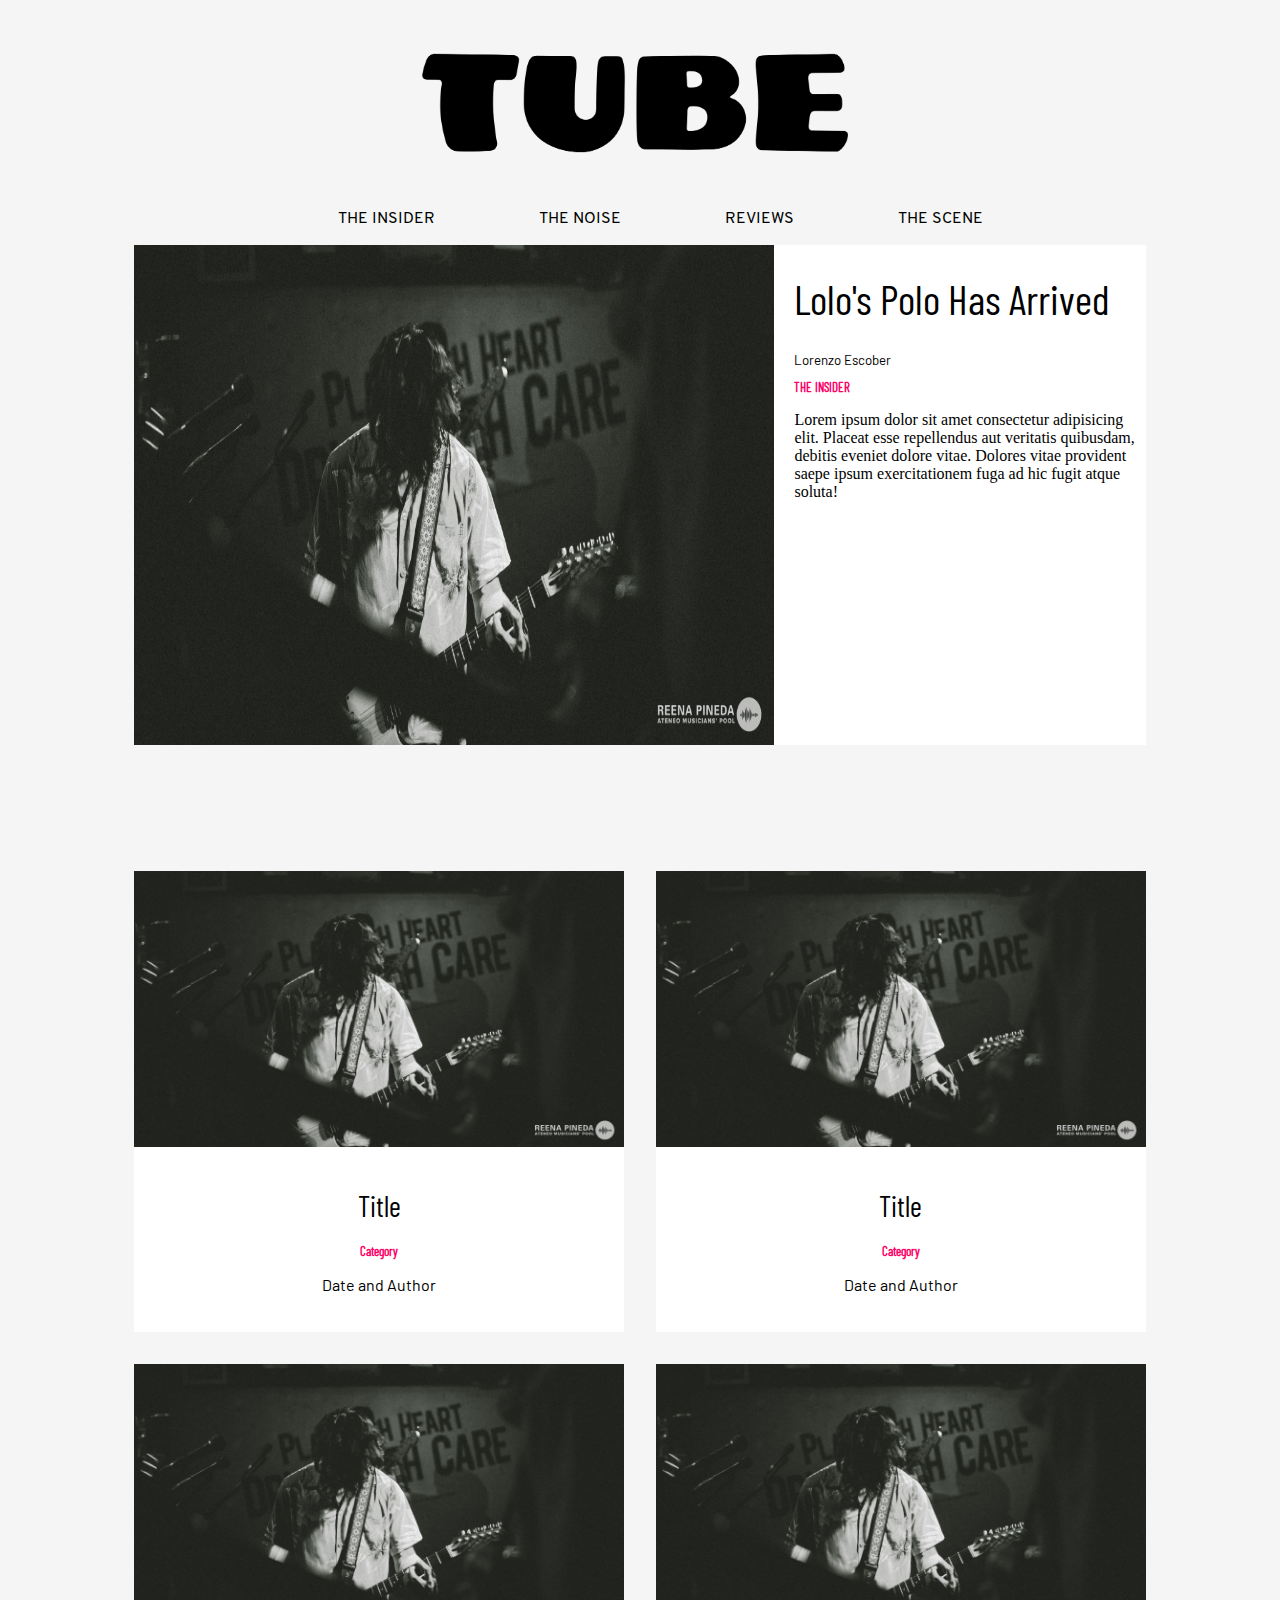
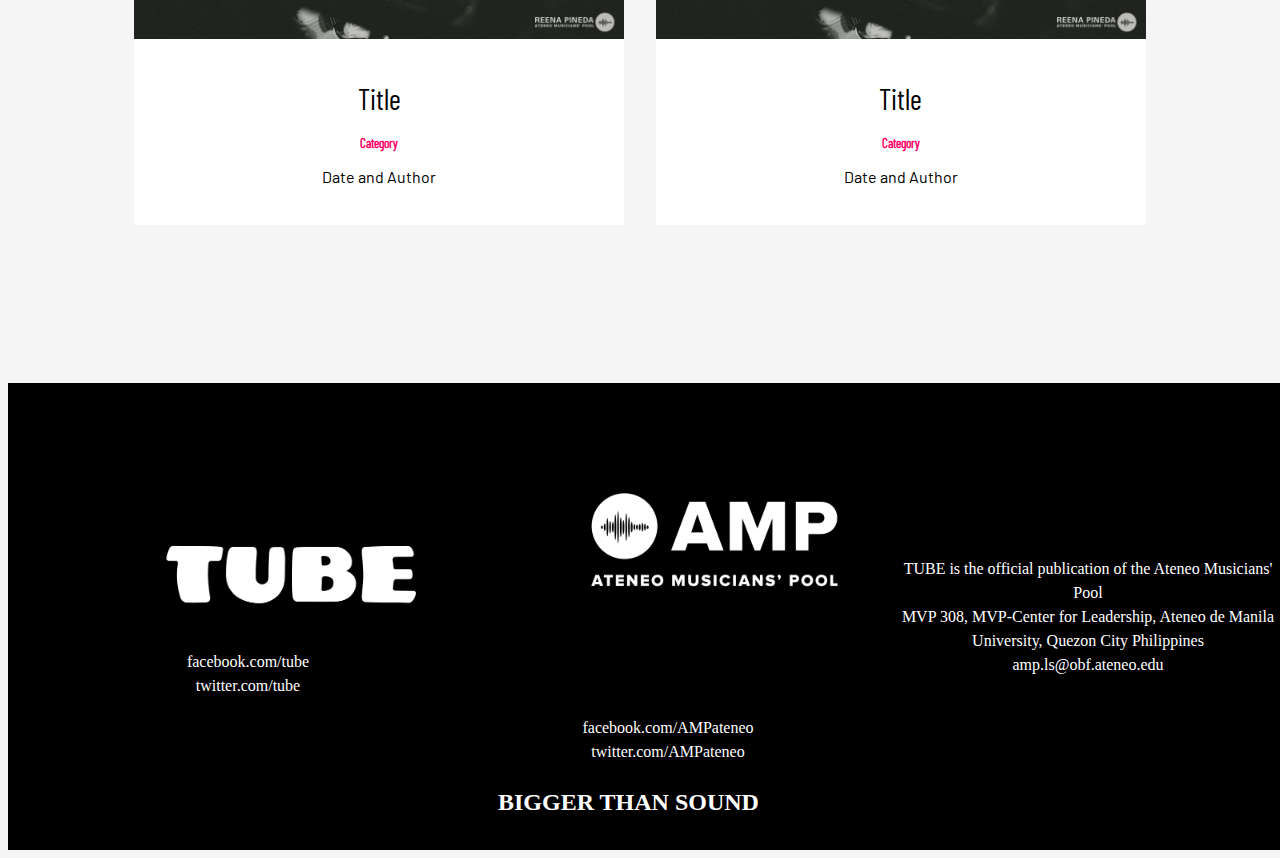
==== index.html @ 4fbd9b00 "Transferring files to github" ====
<!DOCTYPE html>
<html lang="en">

<head>
    <meta charset="UTF-8">
    <meta name="viewport" content="width=device-width, initial-scale=1.0">
    <title>TUBE</title>
    <link href="css/main.css" rel="stylesheet" type="text/css" />
    <script src="js/main.js"></script>
    <style>
        @font-face {
            font-family: "Barlow";
            src: url("fonts/Barlow/Barlow-Regular.ttf");
        }

        @font-face {
            font-family: "Barlow Condensed";
            src: url("fonts/Barlow_Condensed/BarlowCondensed-Regular.ttf");
        }

        @font-face {
            font-family: "Vollkorn";
            src: url("fonts/Vollkorn/Vollkorn-Regular.ttf");
        }

        @font-face {
            font-family: "Overpass";
            src: url("fonts/Overpass/Overpass-Regular.ttf");
        }

        @font-face {
            font-family: "Overpass Mono";
            src: url("fonts/Overpass_Mono/OverpassMono-Regular.ttf");
        }
    </style>
</head>

<body>
    <img src="img/tube-logo-black.png" class="headLogo" alt="TUBE Logo">
    <nav>
        <ul>
            <li><a href="theInsider.html">THE INSIDER</a></li>
            <li><a href="theNoise.html">THE NOISE</a></li>
            <li><a href="reviews.html">REVIEWS</a></li>
            <li><a href="theScene.html">THE SCENE</a></li>
        </ul>
    </nav>
    <div class="mainPost">
        <img src="img/placeholderPic.jpg" class="mainImage" alt="Main Image">
        <div class="mainDescription">
            <h1>Lolo's Polo Has Arrived</h1>
            <small>Lorenzo Escober</small>
            <h2>THE INSIDER</h2>
            <p>Lorem ipsum dolor sit amet consectetur adipisicing elit. Placeat esse repellendus aut veritatis
                quibusdam, debitis eveniet dolore vitae. Dolores vitae provident saepe ipsum exercitationem fuga ad hic
                fugit atque soluta!</p>
        </div>
    </div>

    <div class="articles">
        <div class="card">
            <img src="img/placeholderPic.jpg" class="articleImage" alt="Article Image">
            <div class="articleDescription">
                <h1>Title</h1>
                <h2>Category</h2>
                <p>Date and Author</p>
            </div>
        </div>
        <div class="card">
            <img src="img/placeholderPic.jpg" class="articleImage" alt="Article Image">
            <div class="articleDescription">
                <h1>Title</h1>
                <h2>Category</h2>
                <p>Date and Author</p>
            </div>
        </div>
        <div class="card">
            <img src="img/placeholderPic.jpg" class="articleImage" alt="Article Image">
            <div class="articleDescription">
                <h1>Title</h1>
                <h2>Category</h2>
                <p>Date and Author</p>
            </div>
        </div>
        <div class="card">
            <img src="img/placeholderPic.jpg" class="articleImage" alt="Article Image">
            <div class="articleDescription">
                <h1>Title</h1>
                <h2>Category</h2>
                <p>Date and Author</p>
            </div>
        </div>
    </div>

    <div class="footerMain">
        <footer>
            <section class="footerRow">
                <div class="footerColumn1">
                    <img src="img/tube-logo-white.png">
                    <ul>
                        <li><a href="#">facebook.com/tube</a></li>
                        <li><a href="#">twitter.com/tube</a></li>
                    </ul>
                </div>
                <div class="footerColumn2">
                    <img src="img/amp-logo.png">
                    <ul>
                        <li><a href="#">facebook.com/AMPateneo</a></li>
                        <li><a href="#">twitter.com/AMPateneo</a></li>
                    </ul>
                    <h2>BIGGER THAN SOUND</h2>
                </div>
                <div class="footerColumn3">
                    <ul>
                        <li>TUBE is the official publication of the Ateneo Musicians' Pool</li>
                        <li>MVP 308, MVP-Center for Leadership, Ateneo de Manila University, Quezon City Philippines
                        </li>
                        <li>amp.ls@obf.ateneo.edu</li>
                    </ul>
                </div>
            </section>
        </footer>
    </div>
</body>

</html>
---- css/main.css ----
* {
    box-sizing: border-box;
}

html {
    background-color: #F5F5F5;
}

.headLogo {
    display: block;
    margin: auto;
    justify-content: center;
    height: auto;
    max-width: 40vw;
}

nav ul {
    list-style-type: none;
    text-align: center;
    justify-content: center;
    padding-right: 100px;
}

nav ul li {
    display: inline-block;
    margin-left: 100px;
}

nav ul li a {
    text-decoration: none;
    font-family: "Overpass", sans-serif;
    color: #000000;
}

.mainPost {
    display: flex;
    justify-content: space-between;
    width: 80%;
    margin: auto;
}

.mainPost img {
    max-width: 50vw;
    height: 500px;
}

.mainPost .mainDescription {
    background-color: #ffffff;
}

.mainPost .mainDescription h1 {
    font-family: "Barlow Condensed", sans-serif;
    font-weight: normal;
    color: #000000;
    margin-left: 20px;
    font-size: calc(1em + 2vw);
}

.mainPost .mainDescription small {
    font-family: "Barlow", sans-serif;
    color: #000000;
    margin-left: 20px;
}

.mainPost .mainDescription h2 {
    font-family: "Barlow Condensed", sans-serif;
    color: #ff0068;
    font-size: small;
    margin-left: 20px;
}

.mainPost .mainDescription p {
    margin-left: 20px;
}

.articles {
    margin: auto;
    padding: 10%;
}

.card {
    background: white;
    margin-bottom: 2em;
}

.articles img {
    display: block;
    width: 100%;
    height: auto;
}

.articleDescription {
    background-color: #ffffff;
    padding: 1.4em;
}

.articleDescription h1 {
    font-family: "Barlow Condensed", sans-serif;
    font-weight: normal;
    color: #000000;
    font-size: calc(1em + 1vw);
    text-align: center;
}

.articleDescription p {
    font-family: "Barlow", sans-serif;
    color: #000000;
    text-align: center;
}

.articleDescription h2 {
    font-family: "Barlow Condensed", sans-serif;
    color: #ff0068;
    text-align: center;
    font-size: small;
}

footer .footerColumn1 ul {
    list-style: none;
}

footer .footerColumn2 ul {
    list-style: none;
}

footer .footerColumn3 ul {
    list-style: none;
}


footer img {
    width: 300px;
    margin-left: 22%;
}

footer {
    background-color: black;
    color: white;
    line-height: 1.5;
}

footer a {
    text-decoration: none;
    color: white;
    text-align: center;
}

footer li {
    text-align: center;
}

.footerMain {
    width: 100vw;
}

.footerColumn1 {
    margin: auto;
}

.footerColumn2 {
    margin: auto;
}

.footerColumn3 {
    margin: auto;
}

.footerRow {
    display: grid;
    grid-template-columns: 1fr 1fr 1fr;
    padding: 10px;
}

@media screen and (max-width: 1024px) {
    .mainPost {
        display: flex;
        flex-wrap: wrap;
        justify-content: space-between;
    }

    .mainPost img {
        max-width: 90vw;
        height: auto;
    }

    .mainPost {
        width: 90vw;
    }

    .card {
        flex: 0 1 calc(25% - 1em);
    }

    .articles {
        padding: 4%;
    }

    .articleDescription h1 {
        font-size: calc(1em + 2vw);
    }
}

@media screen and (min-width: 60em) {

    .articles {
        display: flex;
        flex-wrap: wrap;
        justify-content: space-between;
    }

    .card {
        flex: 0 1 calc(50% - 1em);
    }

}


/* Phone */
@media screen and (max-width: 480px) {
    .card {
        flex: 0 1 calc(25% - 1em);
    }
}

@media screen and (max-width: 1000px) {
    .footerRow {
        grid-template-columns: none;
        grid-template-rows: 1fr 1fr 1fr;
    }
}
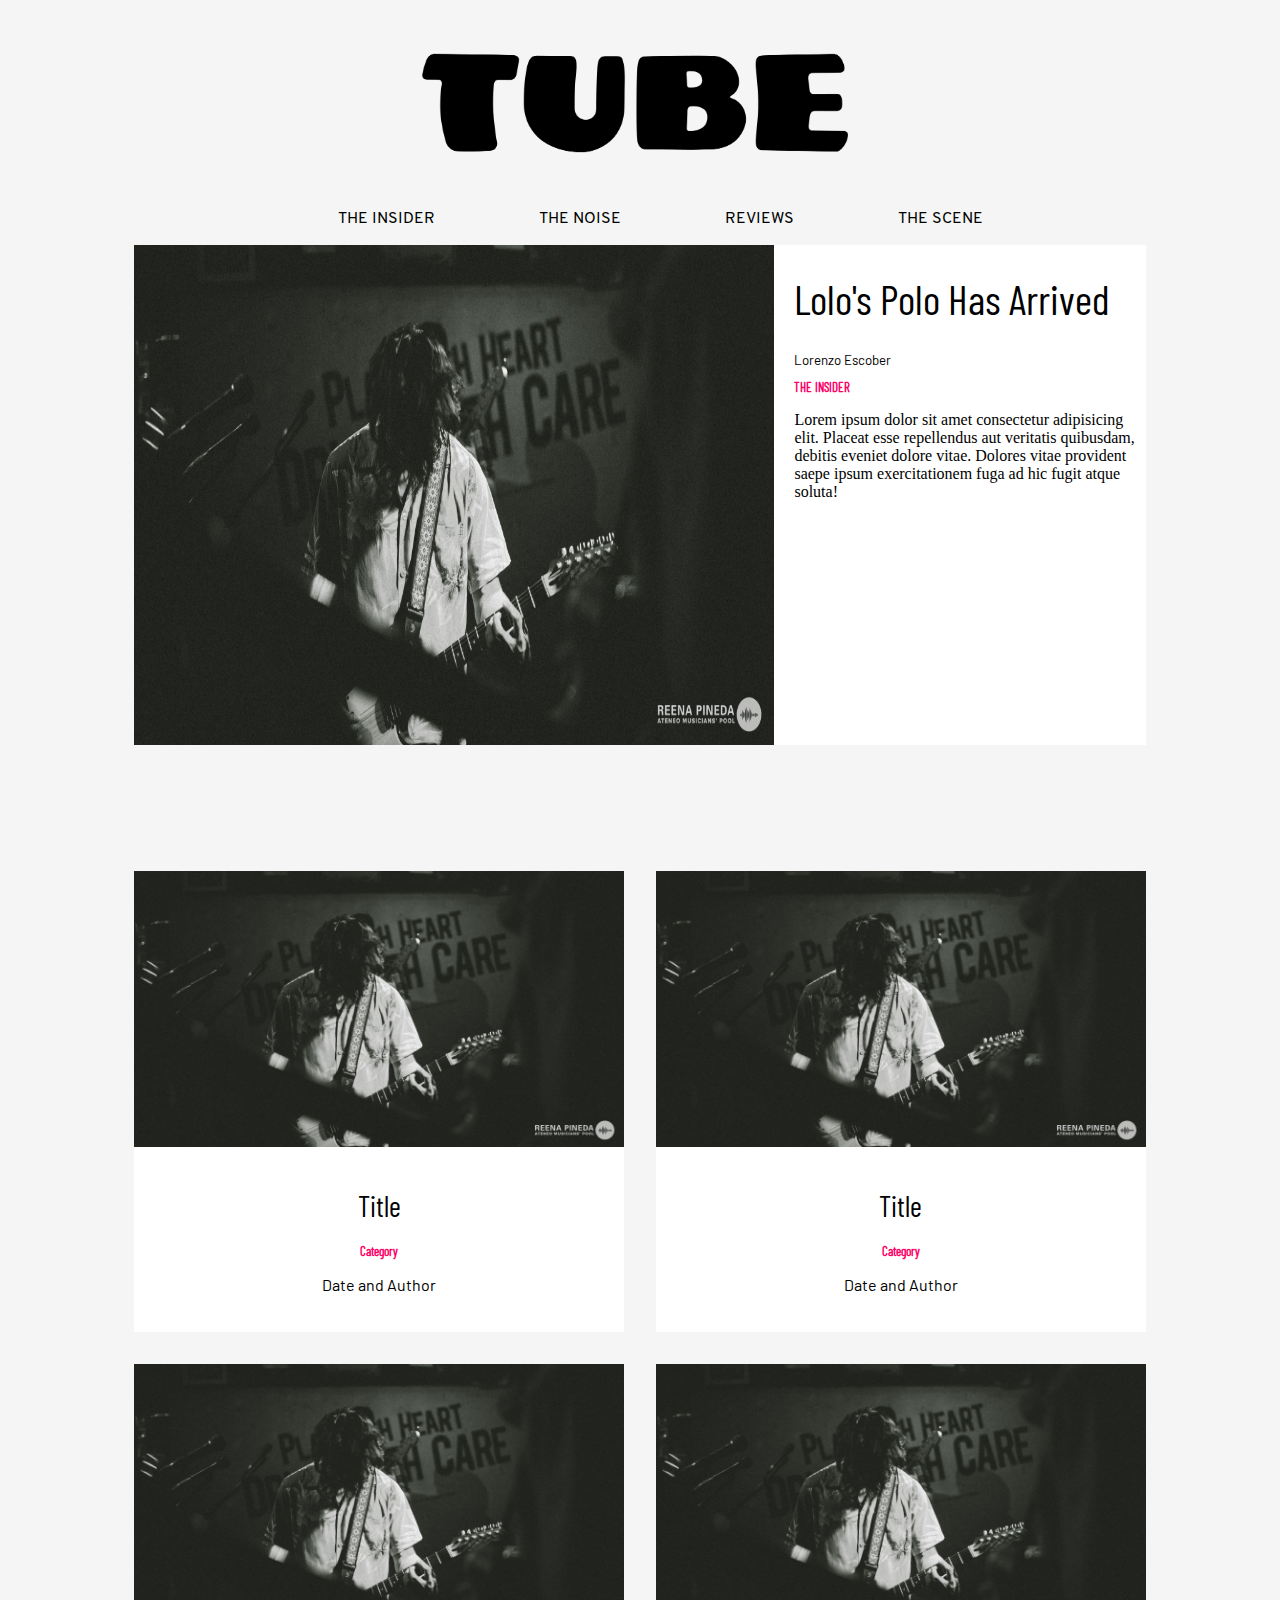
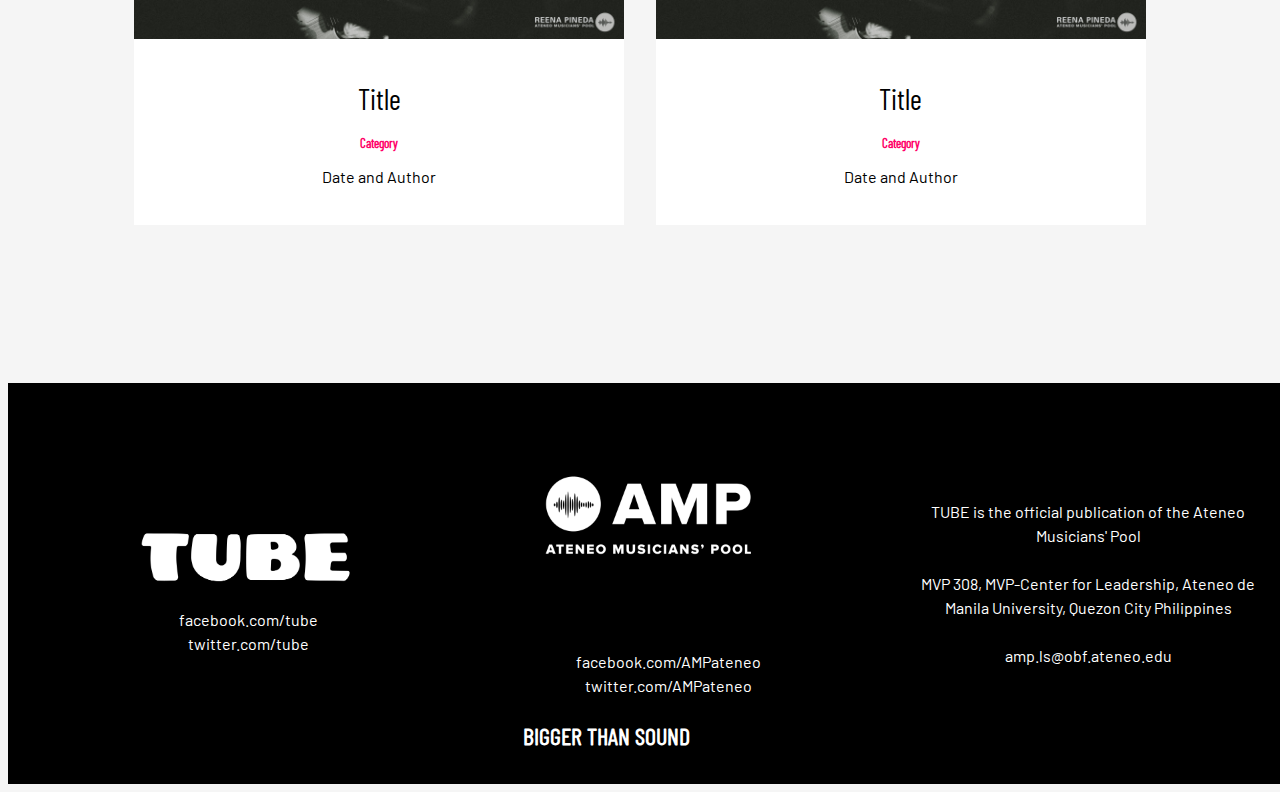
==== commit 3b65bb1e: "fixed the navbar to be responsive" ====
--- a/index.html
+++ b/index.html
@@ -112,9 +112,9 @@
                 </div>
                 <div class="footerColumn3">
                     <ul>
-                        <li>TUBE is the official publication of the Ateneo Musicians' Pool</li>
+                        <li>TUBE is the official publication of the Ateneo Musicians' Pool</li><br>
                         <li>MVP 308, MVP-Center for Leadership, Ateneo de Manila University, Quezon City Philippines
-                        </li>
+                        </li><br>
                         <li>amp.ls@obf.ateneo.edu</li>
                     </ul>
                 </div>
--- a/css/main.css
+++ b/css/main.css
@@ -115,24 +115,6 @@
     font-size: small;
 }
 
-footer .footerColumn1 ul {
-    list-style: none;
-}
-
-footer .footerColumn2 ul {
-    list-style: none;
-}
-
-footer .footerColumn3 ul {
-    list-style: none;
-}
-
-
-footer img {
-    width: 300px;
-    margin-left: 22%;
-}
-
 footer {
     background-color: black;
     color: white;
@@ -164,6 +146,50 @@
 .footerColumn3 {
     margin: auto;
 }
+
+footer .footerColumn1 ul {
+    list-style: none;
+}
+
+footer .footerColumn2 ul {
+    list-style: none;
+}
+
+footer .footerColumn3 ul {
+    list-style: none;
+}
+
+footer img {
+    width: 250px;
+    margin: auto;
+}
+
+footer .footerColumn1 img{
+    margin-left: 40px;
+}
+
+.footerColumn1 ul{
+    font-family: "Barlow", sans-serif;
+    margin: auto;
+}
+
+footer .footerColumn2 img{
+}
+
+.footerColumn2 ul{
+    font-family: "Barlow", sans-serif;
+    margin: auto;
+}
+
+.footerColumn2 h2{
+    font-family: "Barlow Condensed", sans-serif;
+}
+
+.footerColumn3 ul{
+    font-family: "Barlow", sans-serif;
+    margin: auto;
+}
+
 
 .footerRow {
     display: grid;
@@ -214,9 +240,33 @@
 
 }
 
+@media screen and (max-width:897px){
+    nav a {
+        font-size: 2vw;
+    }
+    nav ul{
+        margin-left: 50px;
+    }
+
+    nav ul li{
+        margin-left: 15px;
+    }
+}
 
 /* Phone */
-@media screen and (max-width: 480px) {
+@media screen and (max-width: 600px) {
+    nav a {
+        font-size: 2vw;
+    }
+
+    nav ul{
+        margin-left: 50px;
+    }
+
+    nav ul li {
+        margin-left: 15px;
+    }
+
     .card {
         flex: 0 1 calc(25% - 1em);
     }
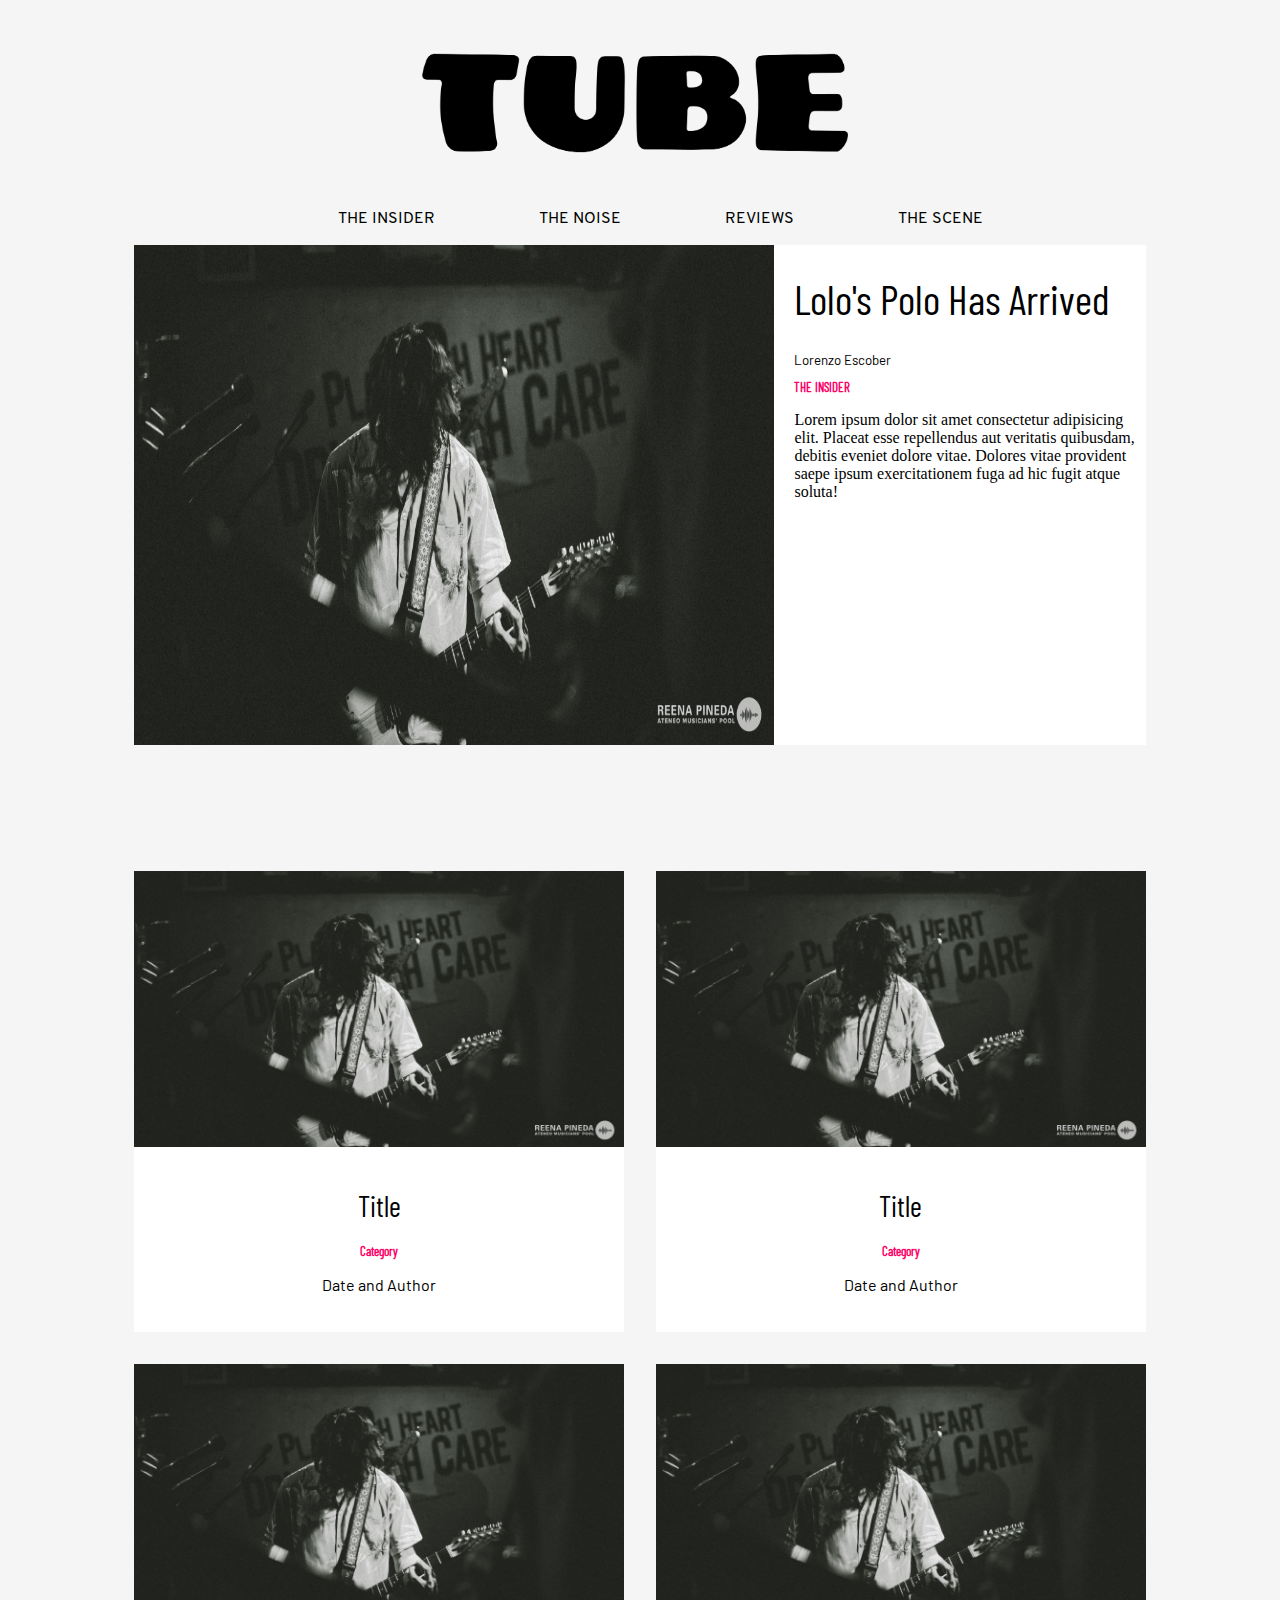
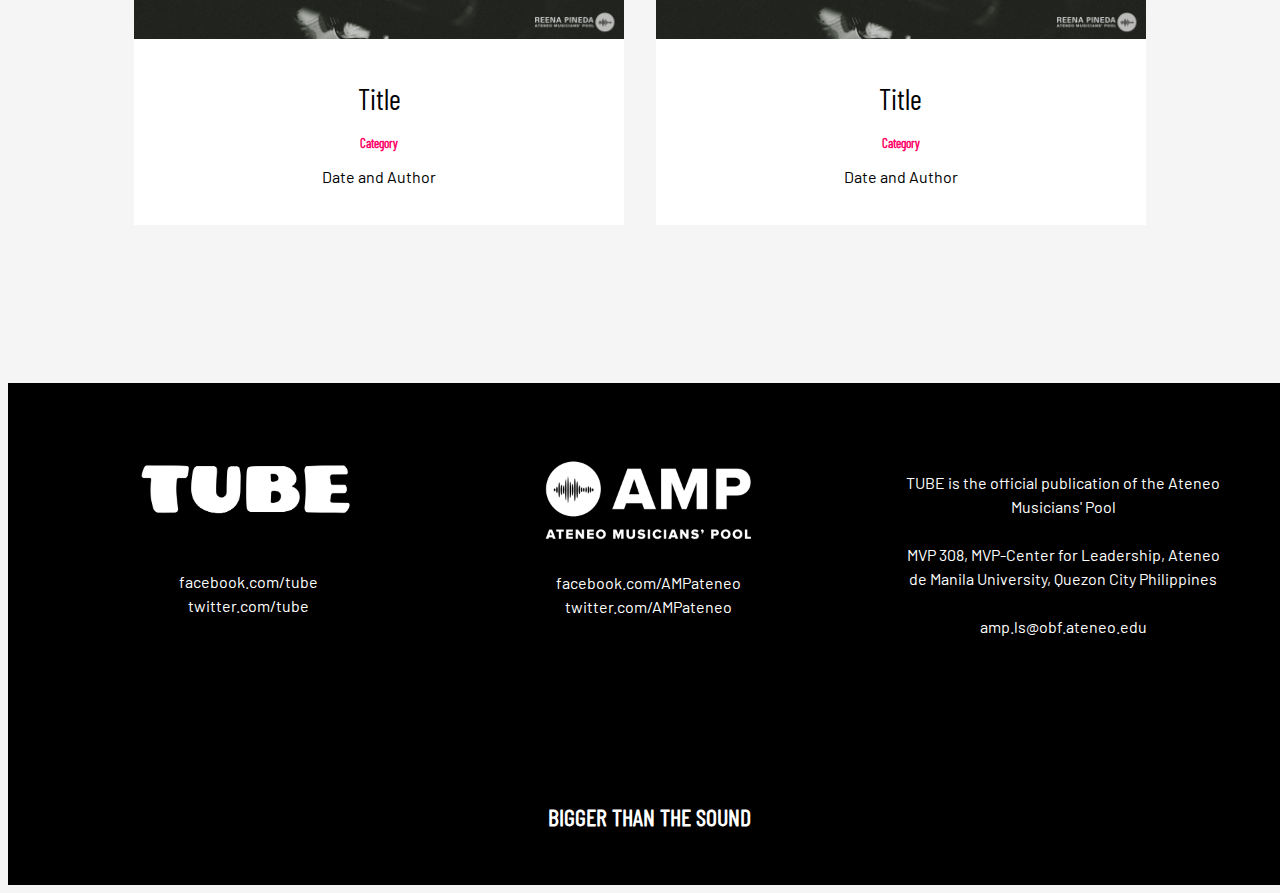
==== commit 92a98376: "fixed footer alignment but needs to stick to bottom and needs alignment fix on mobile" ====
--- a/index.html
+++ b/index.html
@@ -108,7 +108,7 @@
                         <li><a href="#">facebook.com/AMPateneo</a></li>
                         <li><a href="#">twitter.com/AMPateneo</a></li>
                     </ul>
-                    <h2>BIGGER THAN SOUND</h2>
+                    <h2>BIGGER THAN THE SOUND</h2>
                 </div>
                 <div class="footerColumn3">
                     <ul>
--- a/css/main.css
+++ b/css/main.css
@@ -119,6 +119,7 @@
     background-color: black;
     color: white;
     line-height: 1.5;
+    width: 100%;
 }
 
 footer a {
@@ -136,11 +137,11 @@
 }
 
 .footerColumn1 {
-    margin: auto;
+    margin: 50px auto auto auto;
 }
 
 .footerColumn2 {
-    margin: auto;
+    margin: -15px auto auto auto;
 }
 
 .footerColumn3 {
@@ -170,24 +171,35 @@
 
 .footerColumn1 ul{
     font-family: "Barlow", sans-serif;
-    margin: auto;
+    margin: 30px auto auto auto;
 }
 
 footer .footerColumn2 img{
+    
+}
+
+.footerColumn3 li{
+    margin-right: 50px;
 }
 
 .footerColumn2 ul{
-    font-family: "Barlow", sans-serif;
-    margin: auto;
+    position: relative;
+    font-family: "Barlow", sans-serif;
+    margin-bottom: 100px;
+    right: 20px;
+    top: -80px;
 }
 
 .footerColumn2 h2{
     font-family: "Barlow Condensed", sans-serif;
+    padding-bottom: 20px;
+    position: relative;
+    left: 25px;
 }
 
 .footerColumn3 ul{
     font-family: "Barlow", sans-serif;
-    margin: auto;
+    margin-bottom: 175px;
 }
 
 
@@ -277,4 +289,16 @@
         grid-template-columns: none;
         grid-template-rows: 1fr 1fr 1fr;
     }
+
+    .footerColumn1{
+        margin: auto;
+    }
+
+    .footerColumn2{
+        margin: auto;
+    }
+
+    .footerColumn3{
+        margin: auto;
+    }
 }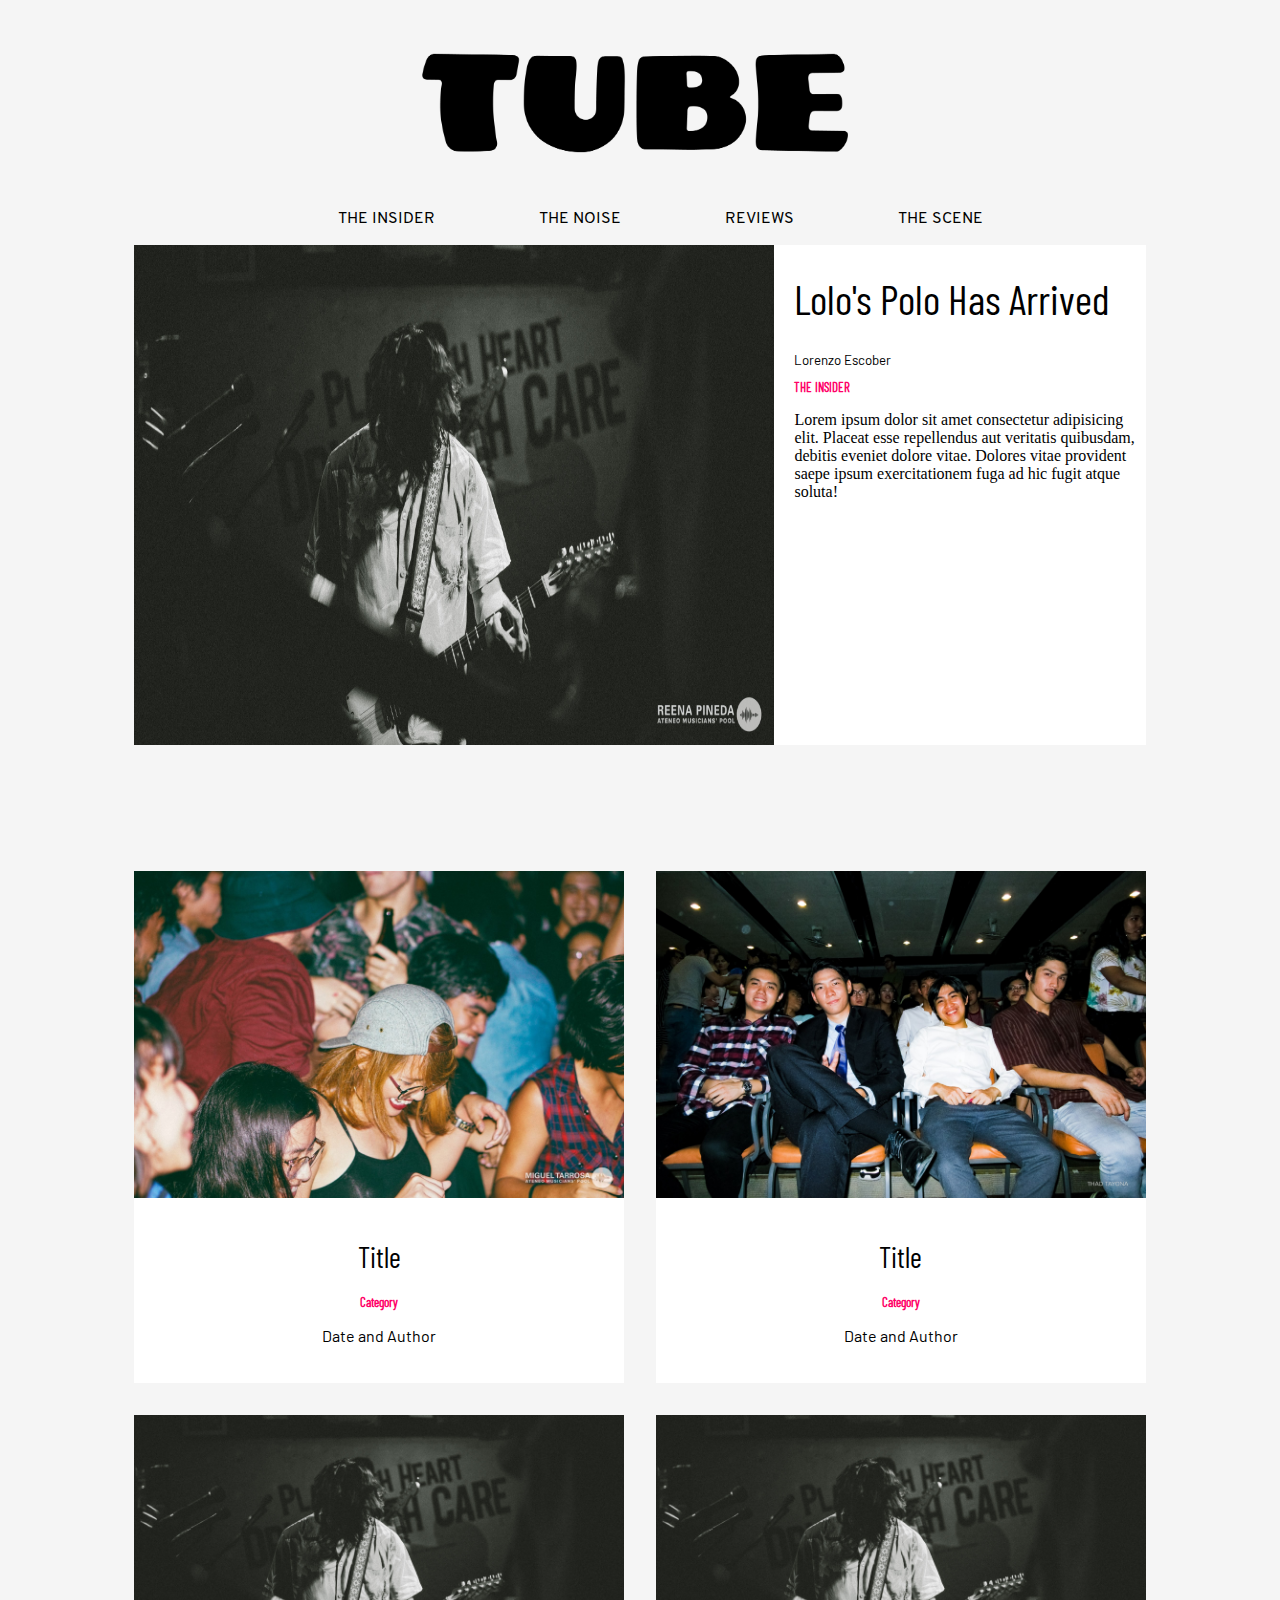
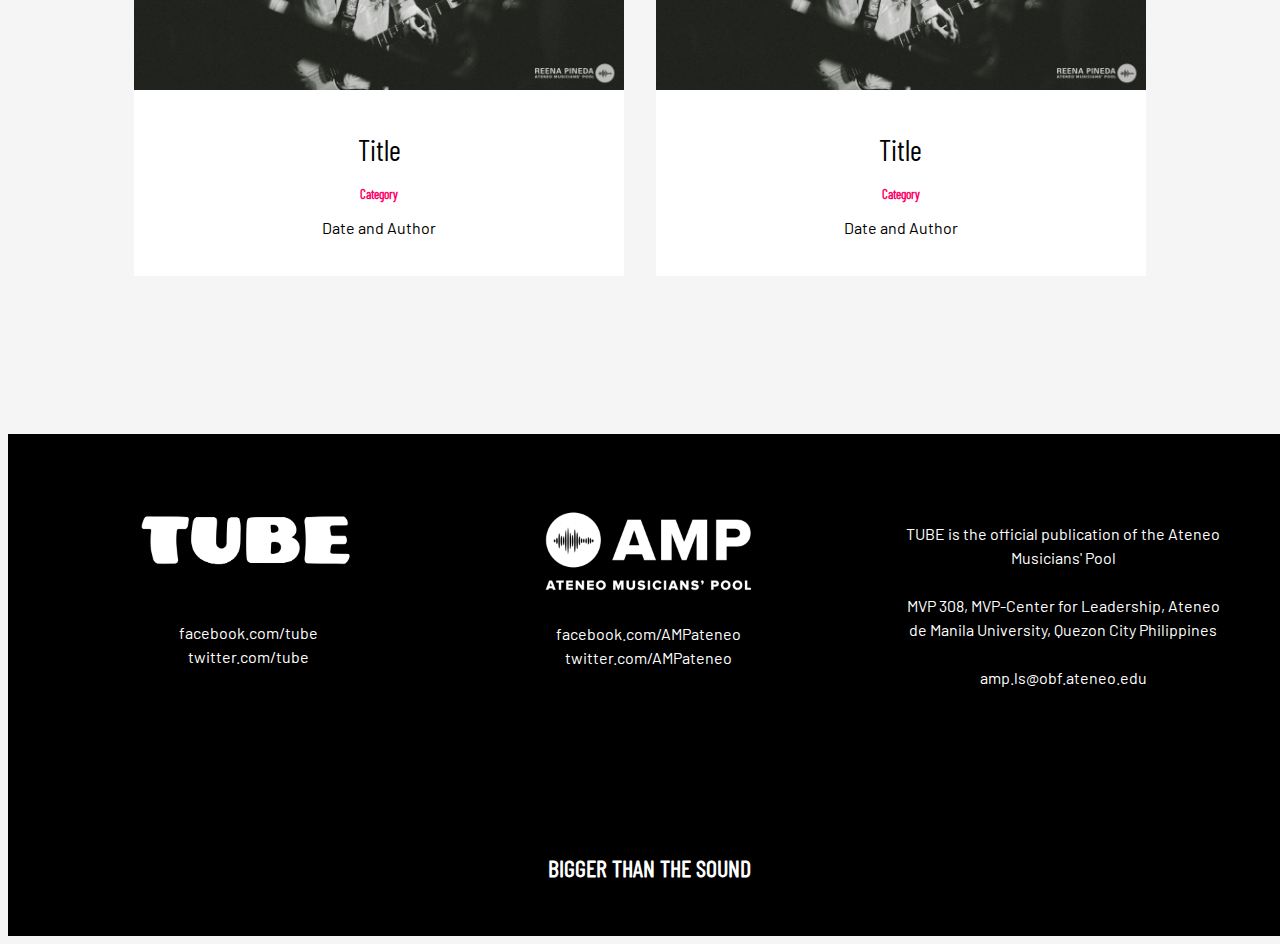
==== commit 2d1aca67: "fixed navbar for other pages" ====
--- a/index.html
+++ b/index.html
@@ -39,7 +39,7 @@
     <img src="img/tube-logo-black.png" class="headLogo" alt="TUBE Logo">
     <nav>
         <ul>
-            <li><a href="theInsider.html">THE INSIDER</a></li>
+            <li><a href="pages/theInsider.html">THE INSIDER</a></li>
             <li><a href="theNoise.html">THE NOISE</a></li>
             <li><a href="reviews.html">REVIEWS</a></li>
             <li><a href="theScene.html">THE SCENE</a></li>
@@ -59,7 +59,7 @@
 
     <div class="articles">
         <div class="card">
-            <img src="img/placeholderPic.jpg" class="articleImage" alt="Article Image">
+            <img src="img/placeholderPic2.jpg" class="articleImage" alt="Article Image">
             <div class="articleDescription">
                 <h1>Title</h1>
                 <h2>Category</h2>
@@ -67,7 +67,7 @@
             </div>
         </div>
         <div class="card">
-            <img src="img/placeholderPic.jpg" class="articleImage" alt="Article Image">
+            <img src="img/placeholderPic3.jpg" class="articleImage" alt="Article Image">
             <div class="articleDescription">
                 <h1>Title</h1>
                 <h2>Category</h2>
--- a/css/main.css
+++ b/css/main.css
@@ -174,10 +174,6 @@
     margin: 30px auto auto auto;
 }
 
-footer .footerColumn2 img{
-    
-}
-
 .footerColumn3 li{
     margin-right: 50px;
 }
@@ -292,6 +288,7 @@
 
     .footerColumn1{
         margin: auto;
+        padding-right: 40px;
     }
 
     .footerColumn2{
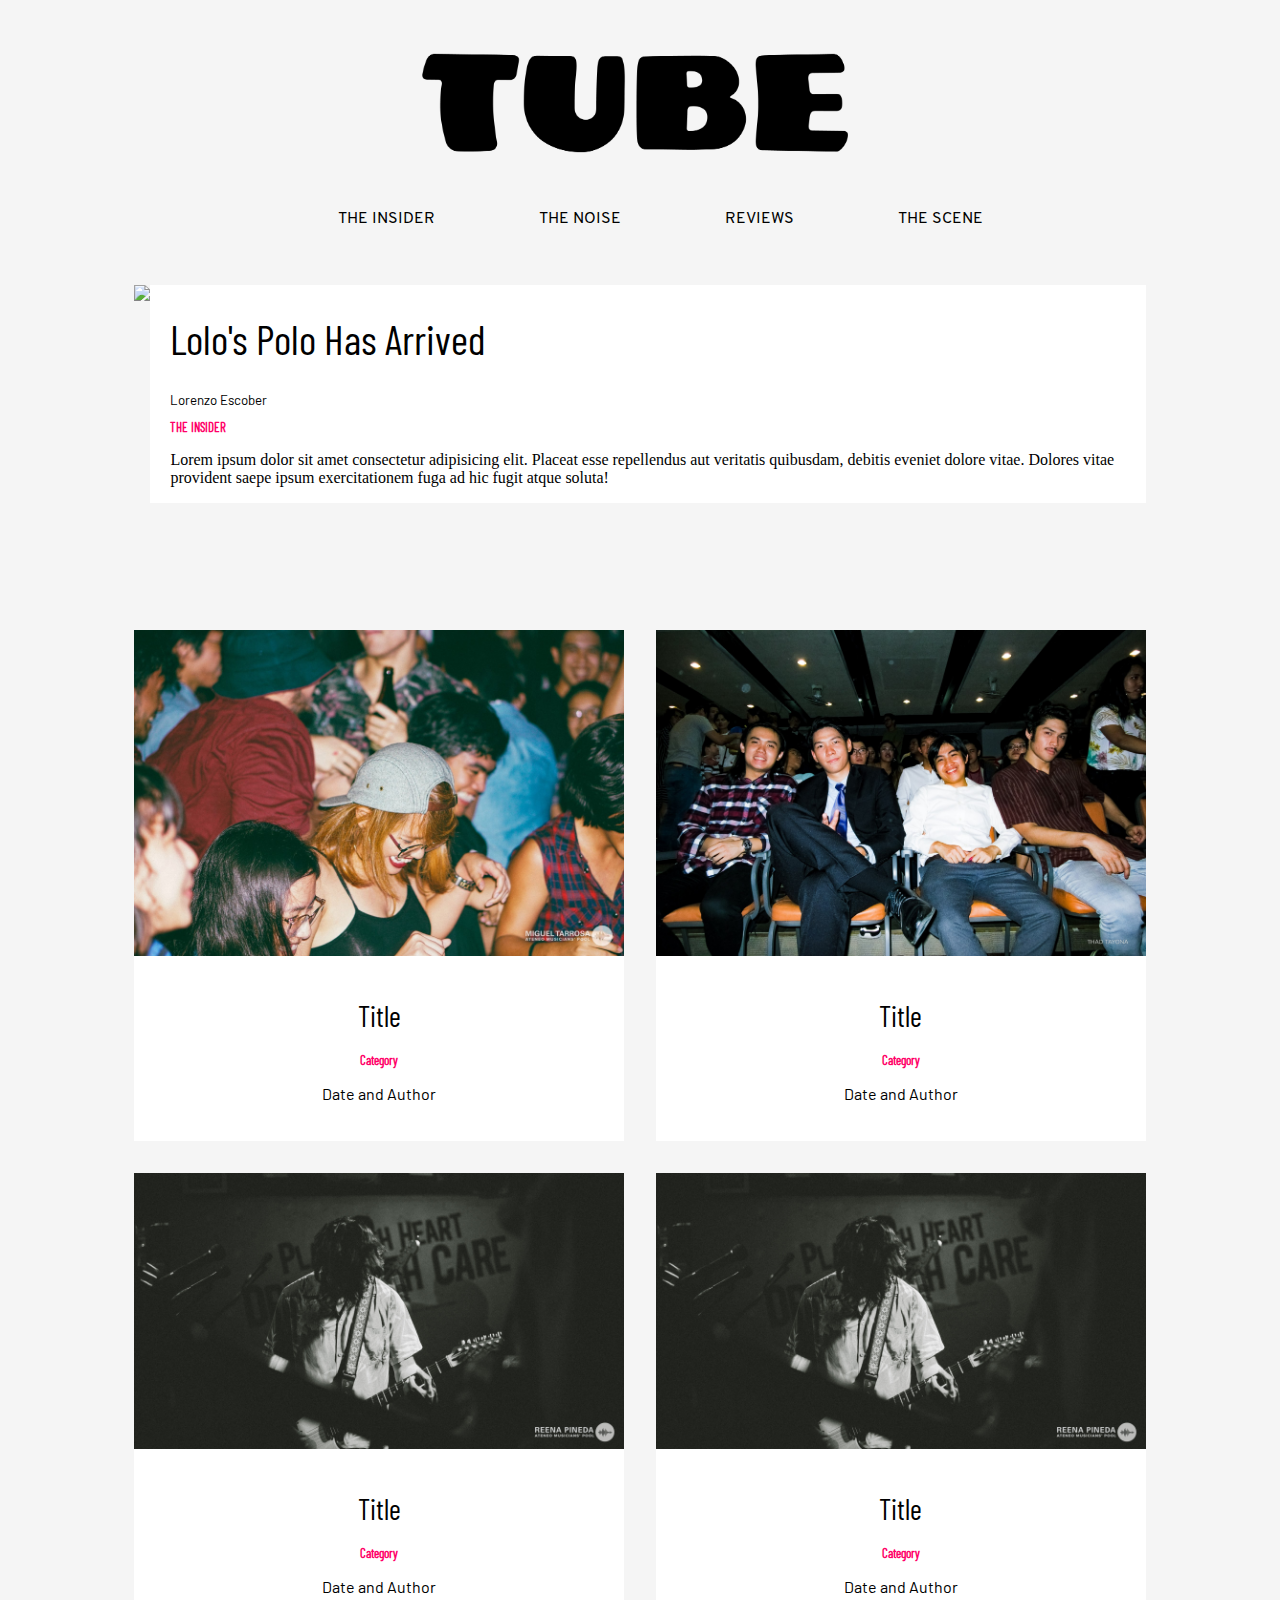
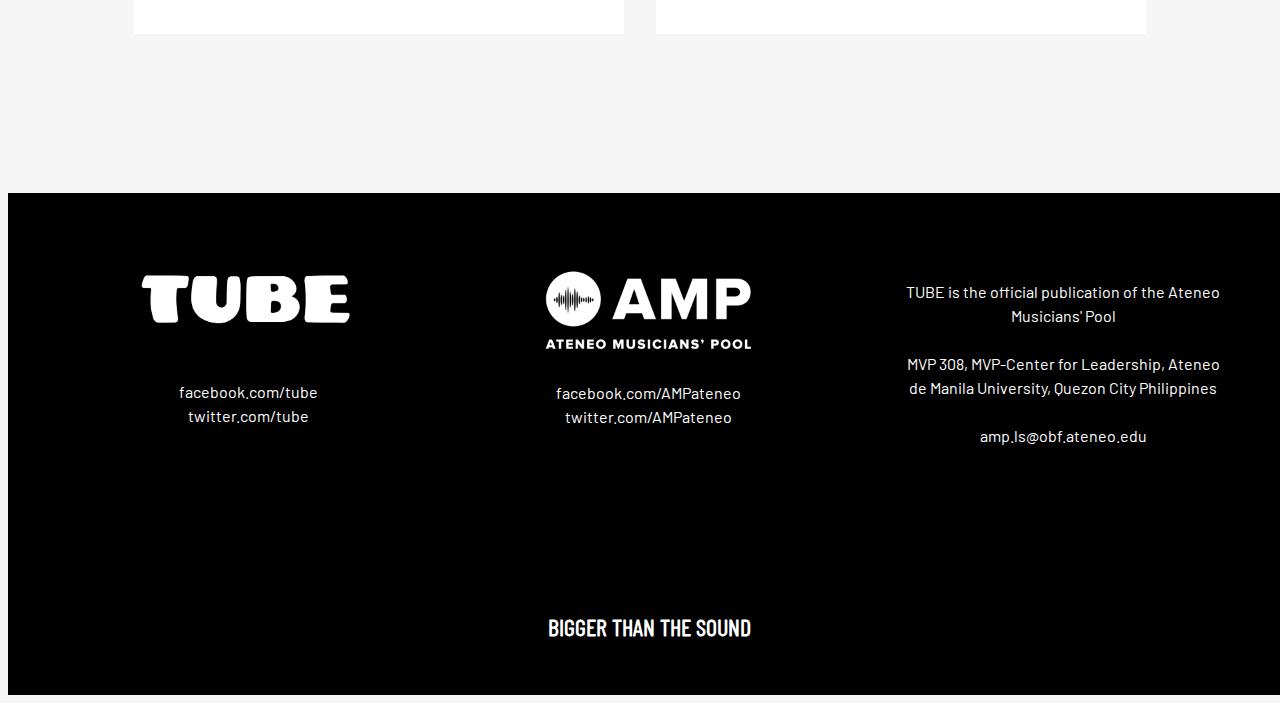
==== commit 81e7afe7: "fixed the width of mainPost container in index.html" ====
--- a/index.html
+++ b/index.html
@@ -40,13 +40,14 @@
     <nav>
         <ul>
             <li><a href="pages/theInsider.html">THE INSIDER</a></li>
-            <li><a href="theNoise.html">THE NOISE</a></li>
-            <li><a href="reviews.html">REVIEWS</a></li>
-            <li><a href="theScene.html">THE SCENE</a></li>
+            <li><a href="pages/theNoise.html">THE NOISE</a></li>
+            <li><a href="pages/reviews.html">REVIEWS</a></li>
+            <li><a href="pages/theScene.html">THE SCENE</a></li>
         </ul>
     </nav>
     <div class="mainPost">
-        <img src="img/placeholderPic.jpg" class="mainImage" alt="Main Image">
+        <!-- <img src="img/placeholderPic.jpg" class="mainImage" alt="Main Image"> -->
+        <img src="https://via.placeholder.com/1000x600">
         <div class="mainDescription">
             <h1>Lolo's Polo Has Arrived</h1>
             <small>Lorenzo Escober</small>
--- a/css/main.css
+++ b/css/main.css
@@ -37,11 +37,12 @@
     justify-content: space-between;
     width: 80%;
     margin: auto;
+    padding-top: 40px;
 }
 
 .mainPost img {
     max-width: 50vw;
-    height: 500px;
+    height: auto;
 }
 
 .mainPost .mainDescription {
@@ -209,16 +210,14 @@
     .mainPost {
         display: flex;
         flex-wrap: wrap;
-        justify-content: space-between;
+        width: 92%;
+        margin: auto;
+        padding: none;
     }
 
     .mainPost img {
-        max-width: 90vw;
+        max-width: 100%;
         height: auto;
-    }
-
-    .mainPost {
-        width: 90vw;
     }
 
     .card {
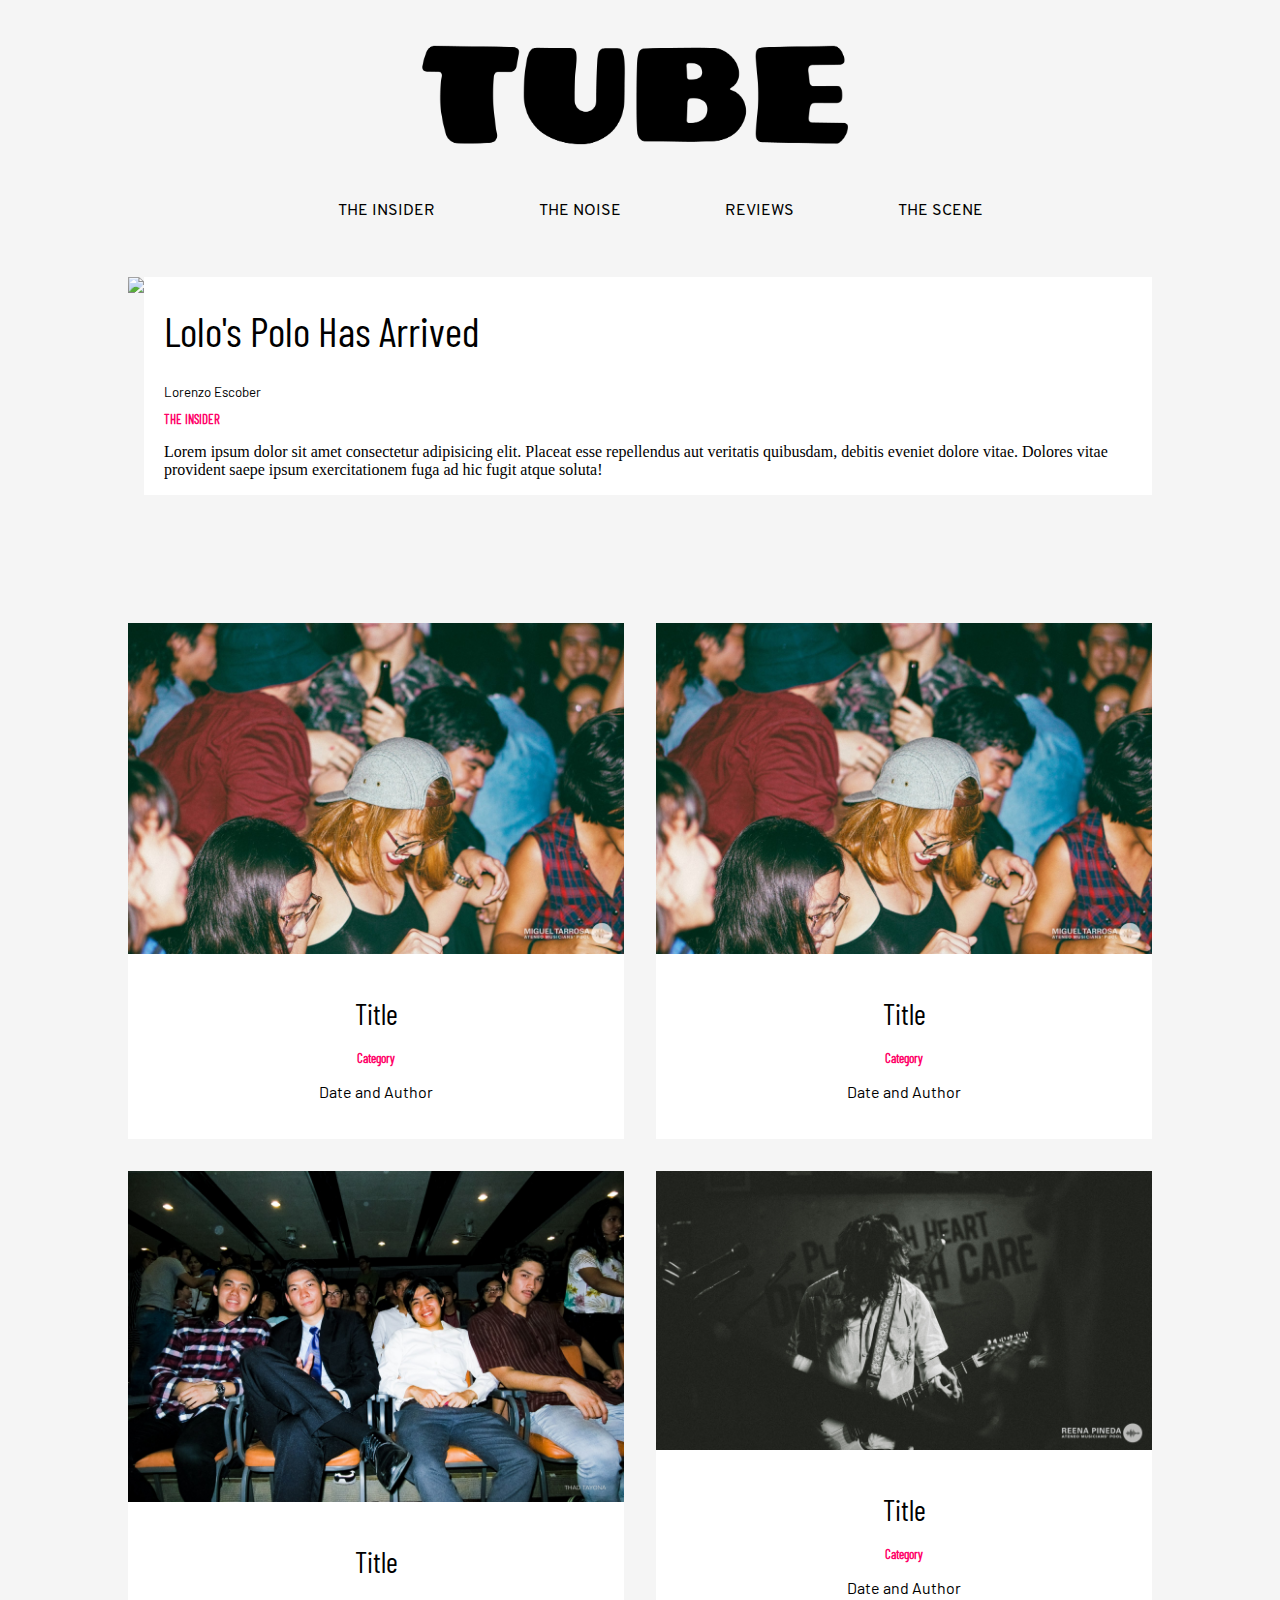
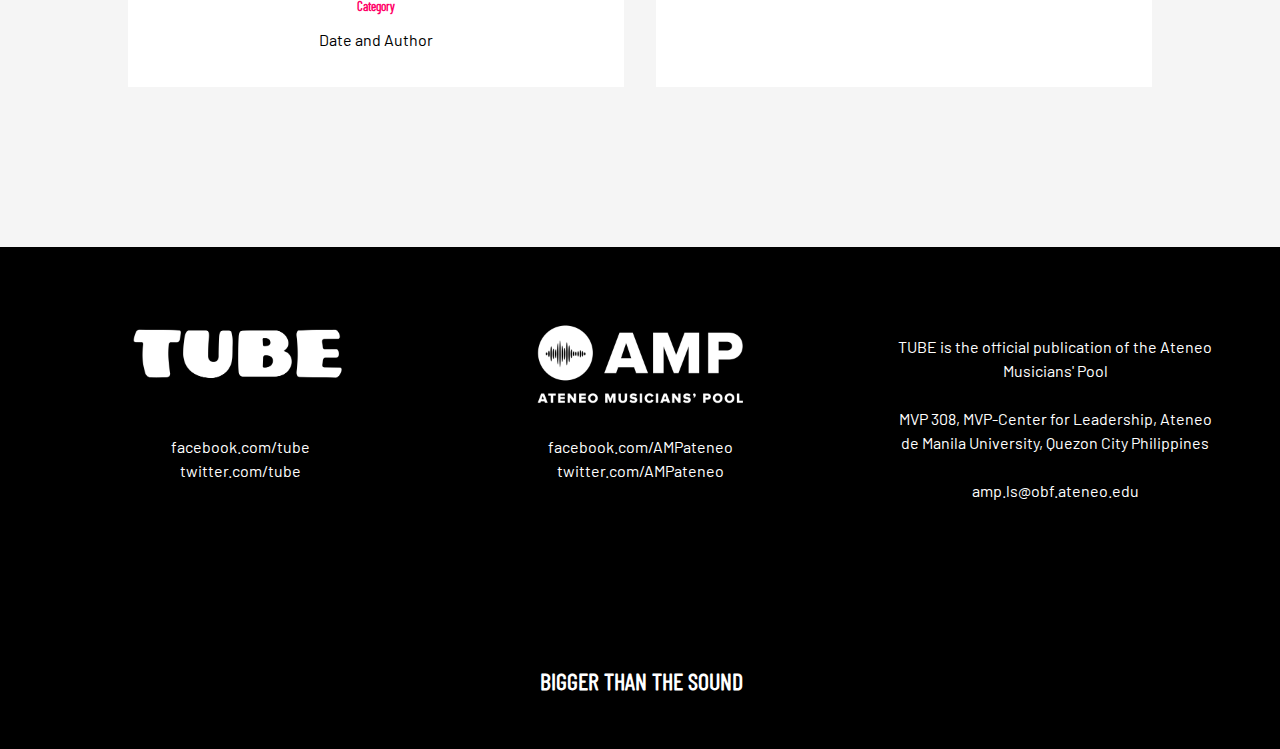
==== commit dce164fc: "added anchor tags" ====
--- a/index.html
+++ b/index.html
@@ -49,7 +49,8 @@
         <!-- <img src="img/placeholderPic.jpg" class="mainImage" alt="Main Image"> -->
         <img src="https://via.placeholder.com/1000x600">
         <div class="mainDescription">
-            <h1>Lolo's Polo Has Arrived</h1>
+            
+            <h1><a href= "">Lolo's Polo Has Arrived</a></h1>
             <small>Lorenzo Escober</small>
             <h2>THE INSIDER</h2>
             <p>Lorem ipsum dolor sit amet consectetur adipisicing elit. Placeat esse repellendus aut veritatis
@@ -60,33 +61,33 @@
 
     <div class="articles">
         <div class="card">
-            <img src="img/placeholderPic2.jpg" class="articleImage" alt="Article Image">
+            <a href=""><img src="img/placeholderPic2.jpg" class="articleImage" alt="Article Image"></a>
             <div class="articleDescription">
-                <h1>Title</h1>
+                <h1><a href="">Title</a></h1>
                 <h2>Category</h2>
                 <p>Date and Author</p>
             </div>
         </div>
         <div class="card">
-            <img src="img/placeholderPic3.jpg" class="articleImage" alt="Article Image">
+            <a href=""><img src="img/placeholderPic2.jpg" class="articleImage" alt="Article Image"></a>
             <div class="articleDescription">
-                <h1>Title</h1>
+                <h1><a href="">Title</a></h1>
                 <h2>Category</h2>
                 <p>Date and Author</p>
             </div>
         </div>
         <div class="card">
-            <img src="img/placeholderPic.jpg" class="articleImage" alt="Article Image">
+            <a href=""><img src="img/placeholderPic3.jpg" class="articleImage" alt="Article Image"></a>
             <div class="articleDescription">
-                <h1>Title</h1>
+                <h1><a href="">Title</a></h1>
                 <h2>Category</h2>
                 <p>Date and Author</p>
             </div>
         </div>
         <div class="card">
-            <img src="img/placeholderPic.jpg" class="articleImage" alt="Article Image">
+            <a href=""><img src="img/placeholderPic.jpg" class="articleImage" alt="Article Image"></a>
             <div class="articleDescription">
-                <h1>Title</h1>
+                <h1><a href="">Title</a></h1>
                 <h2>Category</h2>
                 <p>Date and Author</p>
             </div>
--- a/css/main.css
+++ b/css/main.css
@@ -4,6 +4,18 @@
 
 html {
     background-color: #F5F5F5;
+
+}
+
+html, body{
+margin: 0;
+height: 100%;
+}
+
+
+a{
+    text-decoration: none;
+    color: black;
 }
 
 .headLogo {
@@ -43,10 +55,12 @@
 .mainPost img {
     max-width: 50vw;
     height: auto;
+    margin: 0;
 }
 
 .mainPost .mainDescription {
     background-color: #ffffff;
+    margin: 0;
 }
 
 .mainPost .mainDescription h1 {
@@ -73,6 +87,7 @@
 .mainPost .mainDescription p {
     margin-left: 20px;
 }
+
 
 .articles {
     margin: auto;
@@ -120,7 +135,7 @@
     background-color: black;
     color: white;
     line-height: 1.5;
-    width: 100%;
+    width: 100vw;
 }
 
 footer a {
